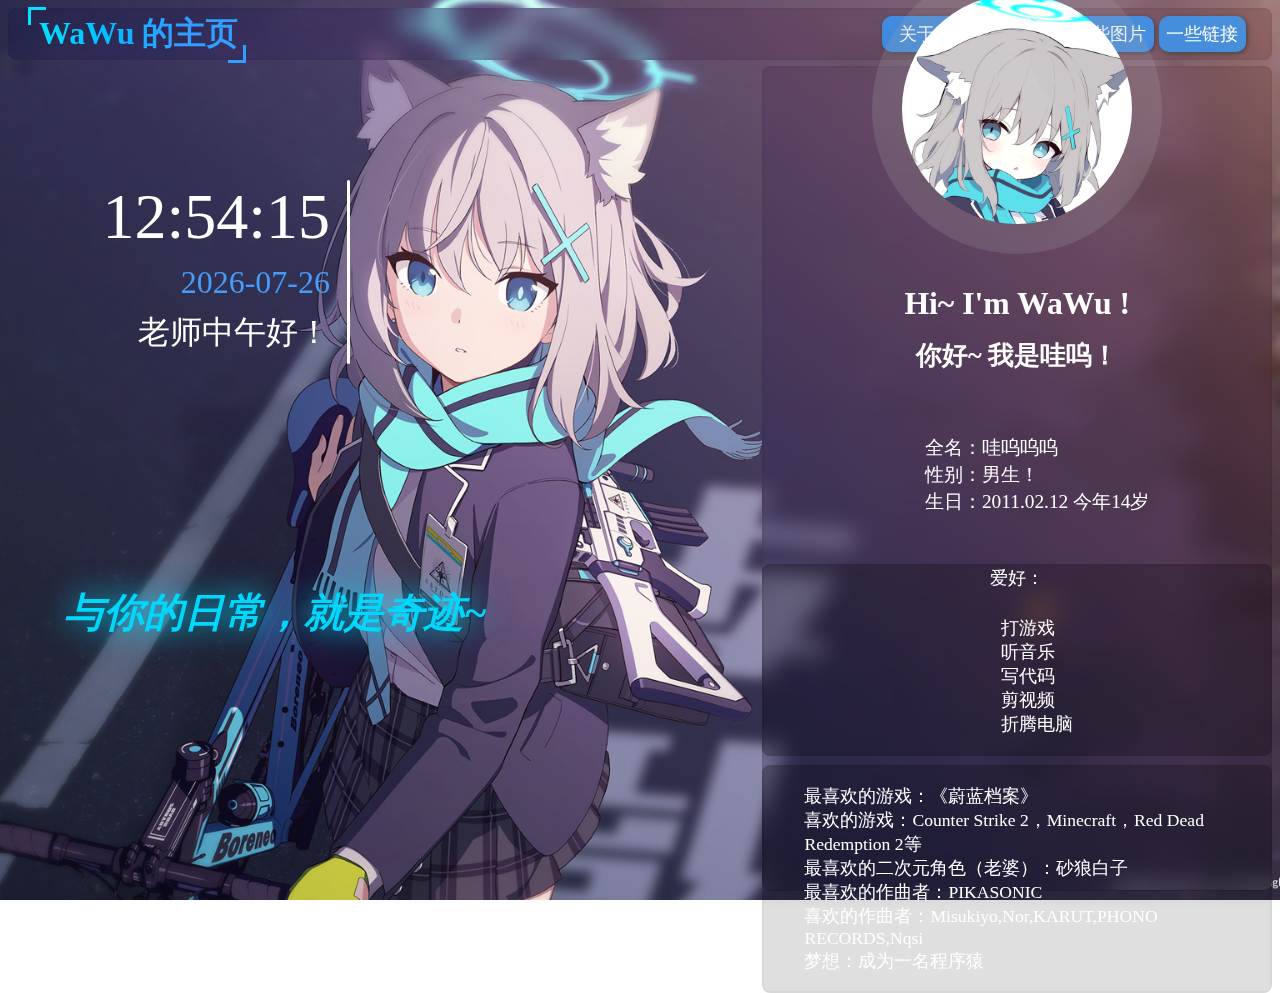
==== index.html @ 698cc33d "构建大体结构，未完善" ====
<!DOCTYPE html>
<html lang="zh">

<head>
    <meta charset="UTF-8">
    <title>WaWu 的主页</title>
    <link rel="stylesheet" href="css/gobal.css">
</head>

<body>
    <script src="js/jquery-3.7.1.min.js"></script>
    <script src="js/main.js"></script>
    <!--导航栏-->
    <nav class="column">
        <h1>WaWu 的主页</h1>
        <ul id="nav-ul">
            <li id="about-me">关于我</li>
            <li id="some-gossip">一些闲话</li>
            <li id="some-image">一些图片</li>
            <li id="my-url">一些链接</li>
        </ul>
    </nav>
    <div id="main">
        <!--左侧时间等显示栏-->
        <div id="left">
            <div id="time">
                <span id="time-time"></span>
                <span id="time-date"></span>
                <span id="time-greet"></span>
            </div>
            <span id="time-text">与你的日常，就是奇迹~</span>
        </div>
        <!--右侧未打开任何栏目时的文字-->
        <div id="right">
            <div id="right-nonetext" class="column">
                <p>欢迎欢迎~这里是哇呜的主页</p>
                <p>点击上方导航栏的任意一个栏目按钮，即可查看栏目</p>
            </div>
            <!--右侧关于我栏目-->
            <div id="personal-data" class="column">
                <img src="resources/img/personal-data-img.jpg" alt="头像">
                <h2>Hi~ I'm WaWu !</h2>
                <h3>你好~ 我是哇呜！</h3>
                <ul>
                    <li>全名：哇呜呜呜</li>
                    <li>性别：男生！</li>
                    <li>生日：2011.02.12 今年14岁</li>
                </ul>
                <div id="favorite">
                    <div id="favorite-things" class="column">爱好：
                        <ul>
                            <li>打游戏</li>
                            <li>听音乐</li>
                            <li>写代码</li>
                            <li>剪视频</li>
                            <li>折腾电脑</li>
                        </ul>
                    </div>
                    <div id="favorite-other" class="column">
                        <ul>
                            <li>最喜欢的游戏：《蔚蓝档案》</li>
                            <li>喜欢的游戏：Counter Strike 2，Minecraft，Red Dead Redemption 2等</li>
                            <li>最喜欢的二次元角色（老婆）：砂狼白子</li>
                            <li>最喜欢的作曲者：PIKASONIC</li>
                            <li>喜欢的作曲者：Misukiyo,Nor,KARUT,PHONO RECORDS,Nqsi</li>
                            <li>梦想：成为一名程序猿</li>
                        </ul>
                    </div>
                </div>
            </div>
        </div>
    </div>
    </div>
</body>

</html>
---- css/gobal.css ----
@font-face{
    font-family: 'Xiaolai';
    src: url(../resources/font/XiaolaiSC-Regular-modify.ttf);
}
html{
    font-family: Xiaolai;
    color: white;
    cursor: default;
}
body{
    background: url(../resources/img/main-background.jpg);
    background-position: center center;
    background-repeat: no-repeat;
    background-attachment: fixed;
    background-size: cover;
}
.column{
    background-color: rgba(0, 0, 0, 0.126);
    -webkit-backdrop-filter: blur(5px);
    backdrop-filter: blur(10px);
    border-radius: 8px;
    filter: saturate(1.3);
    border: 2px solid rgba(0, 0, 0, 0.039);
}
ul{
    list-style-type: none;
}
h1{
    margin-left: 5px;
    background: -webkit-linear-gradient(160deg,rgb(70, 156, 251) 35%,rgb(0, 215, 251));
    -webkit-background-clip: text;
    background-clip: text;
    -webkit-text-fill-color: transparent;
    position: relative;
    &::before,
    &::after {
        content: "";
        position: absolute;
        width: 15px;
        height: 15px;
    }
        &::before {
            top: -5px;
            left: -11px;
            border-top: 3px solid rgb(0, 215, 251);
            border-left: 3px solid rgb(0, 215, 251);
        }
        &::after {
            right: -8px;
            bottom: -7px;
            border-bottom: 3px solid rgb(70, 156, 251);
            border-right: 3px solid rgb(70, 156, 251);
        }
    }
nav{
    display: flex;
    justify-content: space-between;
    align-items: center;
    width: 100%;
    height: 2em;
    padding: 1.5em 1.5em;
    box-sizing: border-box;
}
#nav-ul{
    display: flex;
    justify-content: space-between;
    align-items: center;
    width: 30%;
    height: 100%;
    font-size: 1.1em;
}
#nav-ul li {
    display: flex;
    justify-content: center;
    align-items: center;
    width: 24%;
    height: 2em;
    cursor: pointer;
    background-color: rgba(70, 157, 251, 0.724);
    border-radius: 10px;
    box-shadow: 1px 1px 5px 0px rgb(63, 63, 63);
    transition: all 0.2s linear;
}
#nav-ul li:hover{
    background-color: rgba(70, 157, 251, 0.92);
}
#main{
    display: flex;
    justify-content: center;
    align-items: center;
    width: 100%;
    height: 93vh;
}
#left,#right{
    width: 50%;
    height: 100%;
}
#time{
    position: absolute;
    top: 20%;
    left: 8%;
    display: flex;
    flex-direction: column;
    align-items: flex-end;
    gap: 10px;
}
#time::after{
    content: "";
    position: absolute;
    right: -20px;
    width: 3px;
    height: 105%;
    background-color: white;
    border-radius: 10px;
}
#time-time{
    font-size: 4em;
}
#time-date{
    color: rgb(70, 156, 251);
}
#time-date,#time-greet{
    font-size: 2em;
}
#time-text{
    position: absolute;
    left: 5%;
    top: 65%;
    font-size:2.5em;
    color: rgb(0, 215, 251);
    font-weight: 600;
    font-style: italic;
    filter: drop-shadow(0 0 1rem rgb(0, 215, 251));
}
#right {
    display: flex;
    align-items: center;
    justify-content: flex-end;
}
#right-nonetext{
    display: none;
    padding: 2px;
    width: 80%;
    font-size: 1.2em;
    text-align: center;
}
#personal-data{
    display: flex;
    flex-direction: column;
    align-items: center;
    justify-content: center;
    width: 80%;
    height: 98%;
    font-size: 1.1em;
}
#personal-data>img{
    width: 230px;
    border-radius: 50%;
    border: 30px solid rgba(170, 170, 170, 0.192);
}
h2{
    margin: 1em 0 0.5em 0;
    font-size: 1.8em;
}
h3{
    margin: 0 0 0.5em 0;
    font-size: 1.5em;
}
#personal-data>ul{
    font-size: 1.1em;
    margin: 2.5em 0 2.5em 0;
}
#favorite{
    display: flex;
    flex-direction: column;
    align-items: center;
    justify-content: center;
    gap: 0.5em;
}
#favorite-things,#favorite-other{
    display: flex;
    flex-direction: column;
    align-items: center;
    justify-content: center;
    gap: 0.5em;
    width: 100%;
}
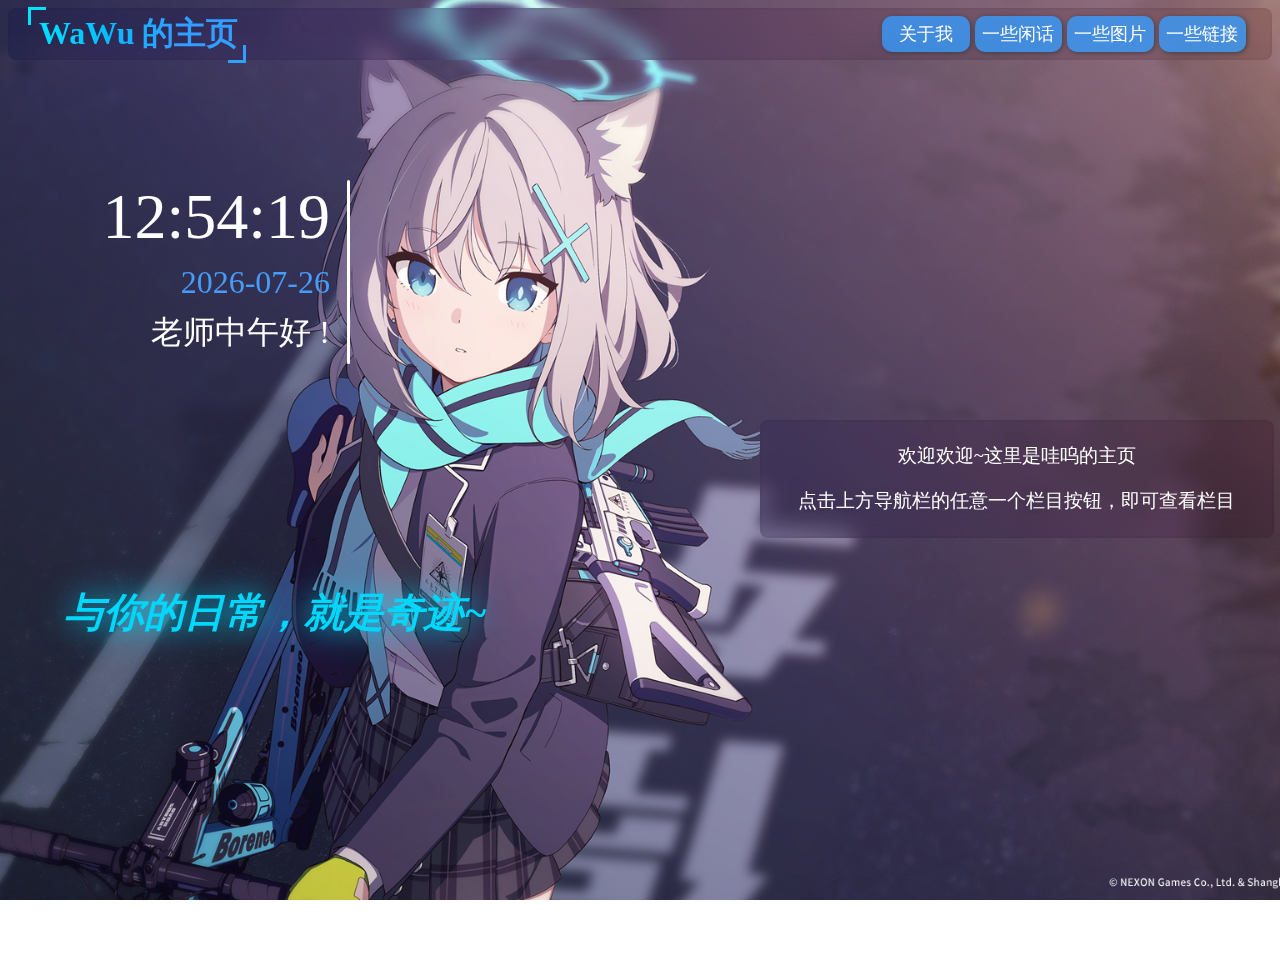
==== commit 5dff0c01: "更新了一些动画效果，规范化代码。" ====
--- a/index.html
+++ b/index.html
@@ -43,11 +43,13 @@
                 <h3>你好~ 我是哇呜！</h3>
                 <ul>
                     <li>全名：哇呜呜呜</li>
+                    <li>昵称：哇呜、白子</li>
+                    <li>年龄：14岁</li>
                     <li>性别：男生！</li>
-                    <li>生日：2011.02.12 今年14岁</li>
+                    <li>生日：2011.02.12</li>
                 </ul>
                 <div id="favorite">
-                    <div id="favorite-things" class="column">爱好：
+                    <div id="favorite-0" class="column">爱好：
                         <ul>
                             <li>打游戏</li>
                             <li>听音乐</li>
@@ -56,12 +58,19 @@
                             <li>折腾电脑</li>
                         </ul>
                     </div>
-                    <div id="favorite-other" class="column">
+                    <div id="favorite-1" class="column">
                         <ul>
                             <li>最喜欢的游戏：《蔚蓝档案》</li>
-                            <li>喜欢的游戏：Counter Strike 2，Minecraft，Red Dead Redemption 2等</li>
                             <li>最喜欢的二次元角色（老婆）：砂狼白子</li>
                             <li>最喜欢的作曲者：PIKASONIC</li>
+                            <li>最喜欢的歌：《ヒロイン(nakotanmaru ver.)》</li>
+                            <li>最想要的游戏：《最后生还者》</li>
+                        </ul>
+                    </div>
+                    <div id="favorite-2" class="column">
+                        <ul>
+                            
+                            <li>喜欢的游戏：Counter Strike 2，Minecraft，Red Dead Redemption 2等</li>
                             <li>喜欢的作曲者：Misukiyo,Nor,KARUT,PHONO RECORDS,Nqsi</li>
                             <li>梦想：成为一名程序猿</li>
                         </ul>
--- a/css/gobal.css
+++ b/css/gobal.css
@@ -1,6 +1,58 @@
 @font-face{
     font-family: 'Xiaolai';
     src: url(../resources/font/XiaolaiSC-Regular-modify.ttf);
+}
+@keyframes fadein{
+    from{
+        opacity: 0;
+    }
+    to{
+        opacity: 1;
+    }
+}
+@keyframes blink {
+    0% {
+        opacity: 1;
+    }
+    50% {
+        opacity: 0.5;
+    }
+    100% {
+        opacity: 1;
+    }
+}
+@keyframes fadeout{
+    from{
+        opacity: 1;
+    }
+    to{
+        opacity: 0;
+    }
+}
+@keyframes sidein {
+    from {
+        transform: translateX(100%);
+    }
+
+    to {
+        transform: translateX(0);
+    }
+}
+@keyframes sideout {
+    from {
+        transform: translateX(0);
+    }
+    to {
+        transform: translateX(100%);
+    }
+}
+@keyframes topin {
+    from {
+        transform: translateY(-100%);
+    }
+    to {
+        transform: translateY(0);
+    }
 }
 html{
     font-family: Xiaolai;
@@ -13,6 +65,7 @@
     background-repeat: no-repeat;
     background-attachment: fixed;
     background-size: cover;
+    overflow: hidden;
 }
 .column{
     background-color: rgba(0, 0, 0, 0.126);
@@ -60,6 +113,7 @@
     height: 2em;
     padding: 1.5em 1.5em;
     box-sizing: border-box;
+    animation: topin 0.7s ease-in-out forwards;
 }
 #nav-ul{
     display: flex;
@@ -89,14 +143,14 @@
     justify-content: center;
     align-items: center;
     width: 100%;
-    height: 93vh;
+    height: 100vh;
 }
 #left,#right{
     width: 50%;
     height: 100%;
 }
 #time{
-    position: absolute;
+    position: fixed;
     top: 20%;
     left: 8%;
     display: flex;
@@ -112,6 +166,11 @@
     height: 105%;
     background-color: white;
     border-radius: 10px;
+    opacity: 0;
+}
+#time.afterhide::after{
+    opacity: 1;
+    transition: opacity 0.5s ease-in-out;
 }
 #time-time{
     font-size: 4em;
@@ -123,7 +182,7 @@
     font-size: 2em;
 }
 #time-text{
-    position: absolute;
+    position: fixed;
     left: 5%;
     top: 65%;
     font-size:2.5em;
@@ -131,57 +190,51 @@
     font-weight: 600;
     font-style: italic;
     filter: drop-shadow(0 0 1rem rgb(0, 215, 251));
-}
-#right {
-    display: flex;
-    align-items: center;
-    justify-content: flex-end;
+    animation: fadein 0.7s ease-in-out forwards, blink 0.2s ease-in-out 0.5s 2;
 }
 #right-nonetext{
-    display: none;
+    position: relative;
+    top: 40%;
+    left: 19%;
     padding: 2px;
     width: 80%;
     font-size: 1.2em;
     text-align: center;
+    animation: fadein 0.6s ease-in-out;
 }
 #personal-data{
-    display: flex;
+    display: none;
     flex-direction: column;
     align-items: center;
     justify-content: center;
     width: 80%;
-    height: 98%;
     font-size: 1.1em;
 }
-#personal-data>img{
-    width: 230px;
+#personal-data > img {
+    max-width: 30%;
+    max-height: 30%;
     border-radius: 50%;
-    border: 30px solid rgba(170, 170, 170, 0.192);
-}
-h2{
-    margin: 1em 0 0.5em 0;
-    font-size: 1.8em;
-}
-h3{
-    margin: 0 0 0.5em 0;
+    border: 5px solid rgba(0, 213, 251, 0.167);
+}
+
+#personal-data > h2,
+#personal-data > h3,
+#personal-data > #favorite {
+    display: none;
+    width: 90%;
+    text-align: center;
+    line-height: 1.3em;
+    gap: 5px;
+}
+h2 {
     font-size: 1.5em;
+    margin: 0;
+}
+h3 {
+    margin: 0;
+    font-size: 1.3em;
 }
 #personal-data>ul{
+    line-height: 1.1em;
     font-size: 1.1em;
-    margin: 2.5em 0 2.5em 0;
-}
-#favorite{
-    display: flex;
-    flex-direction: column;
-    align-items: center;
-    justify-content: center;
-    gap: 0.5em;
-}
-#favorite-things,#favorite-other{
-    display: flex;
-    flex-direction: column;
-    align-items: center;
-    justify-content: center;
-    gap: 0.5em;
-    width: 100%;
 }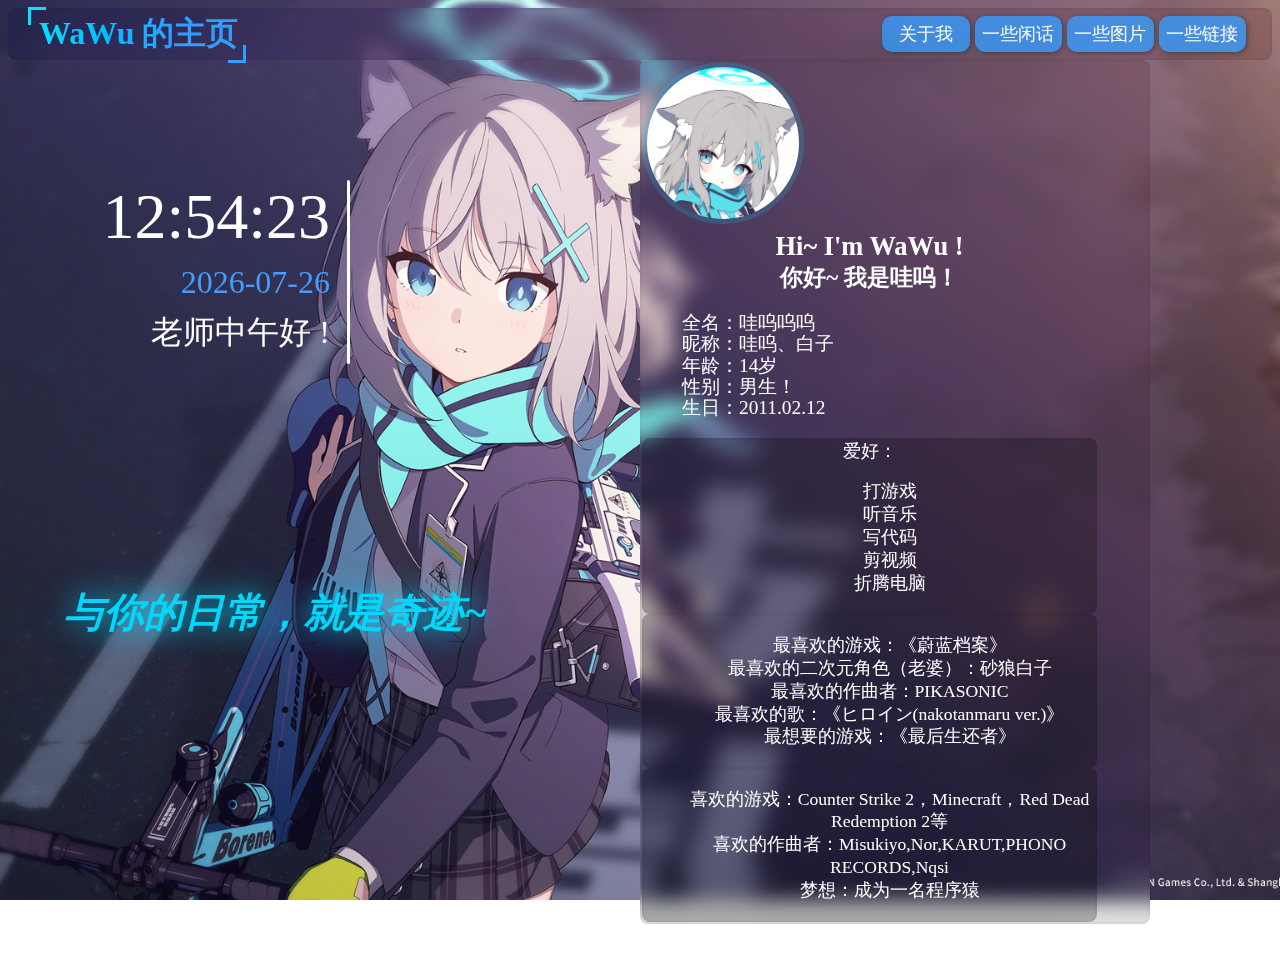
==== commit 59401202: "重构CSS样式和JavaScript逻辑" ====
--- a/index.html
+++ b/index.html
@@ -37,7 +37,7 @@
                 <p>点击上方导航栏的任意一个栏目按钮，即可查看栏目</p>
             </div>
             <!--右侧关于我栏目-->
-            <div id="personal-data" class="column">
+            <div id="personal-data" class="column right-data">
                 <img src="resources/img/personal-data-img.jpg" alt="头像">
                 <h2>Hi~ I'm WaWu !</h2>
                 <h3>你好~ 我是哇呜！</h3>
--- a/css/gobal.css
+++ b/css/gobal.css
@@ -1,7 +1,10 @@
+/* 字体定义 */
 @font-face{
     font-family: 'Xiaolai';
     src: url(../resources/font/XiaolaiSC-Regular-modify.ttf);
 }
+
+/* 动画定义 */
 @keyframes fadein{
     from{
         opacity: 0;
@@ -54,6 +57,8 @@
         transform: translateY(0);
     }
 }
+
+/* 基础样式 */
 html{
     font-family: Xiaolai;
     color: white;
@@ -66,6 +71,8 @@
     background-attachment: fixed;
     background-size: cover;
     overflow: hidden;
+    display: block;
+    margin: 8px;
 }
 .column{
     background-color: rgba(0, 0, 0, 0.126);
@@ -78,6 +85,8 @@
 ul{
     list-style-type: none;
 }
+
+/* 导航栏样式 */
 h1{
     margin-left: 5px;
     background: -webkit-linear-gradient(160deg,rgb(70, 156, 251) 35%,rgb(0, 215, 251));
@@ -138,6 +147,8 @@
 #nav-ul li:hover{
     background-color: rgba(70, 157, 251, 0.92);
 }
+
+/* 主体样式 */
 #main{
     display: flex;
     justify-content: center;
@@ -149,6 +160,8 @@
     width: 50%;
     height: 100%;
 }
+
+/* 左侧栏样式 */
 #time{
     position: fixed;
     top: 20%;
@@ -192,7 +205,10 @@
     filter: drop-shadow(0 0 1rem rgb(0, 215, 251));
     animation: fadein 0.7s ease-in-out forwards, blink 0.2s ease-in-out 0.5s 2;
 }
+
+/* 右侧栏样式 */
 #right-nonetext{
+    display: none;
     position: relative;
     top: 40%;
     left: 19%;
@@ -203,7 +219,6 @@
     animation: fadein 0.6s ease-in-out;
 }
 #personal-data{
-    display: none;
     flex-direction: column;
     align-items: center;
     justify-content: center;
@@ -220,7 +235,6 @@
 #personal-data > h2,
 #personal-data > h3,
 #personal-data > #favorite {
-    display: none;
     width: 90%;
     text-align: center;
     line-height: 1.3em;
